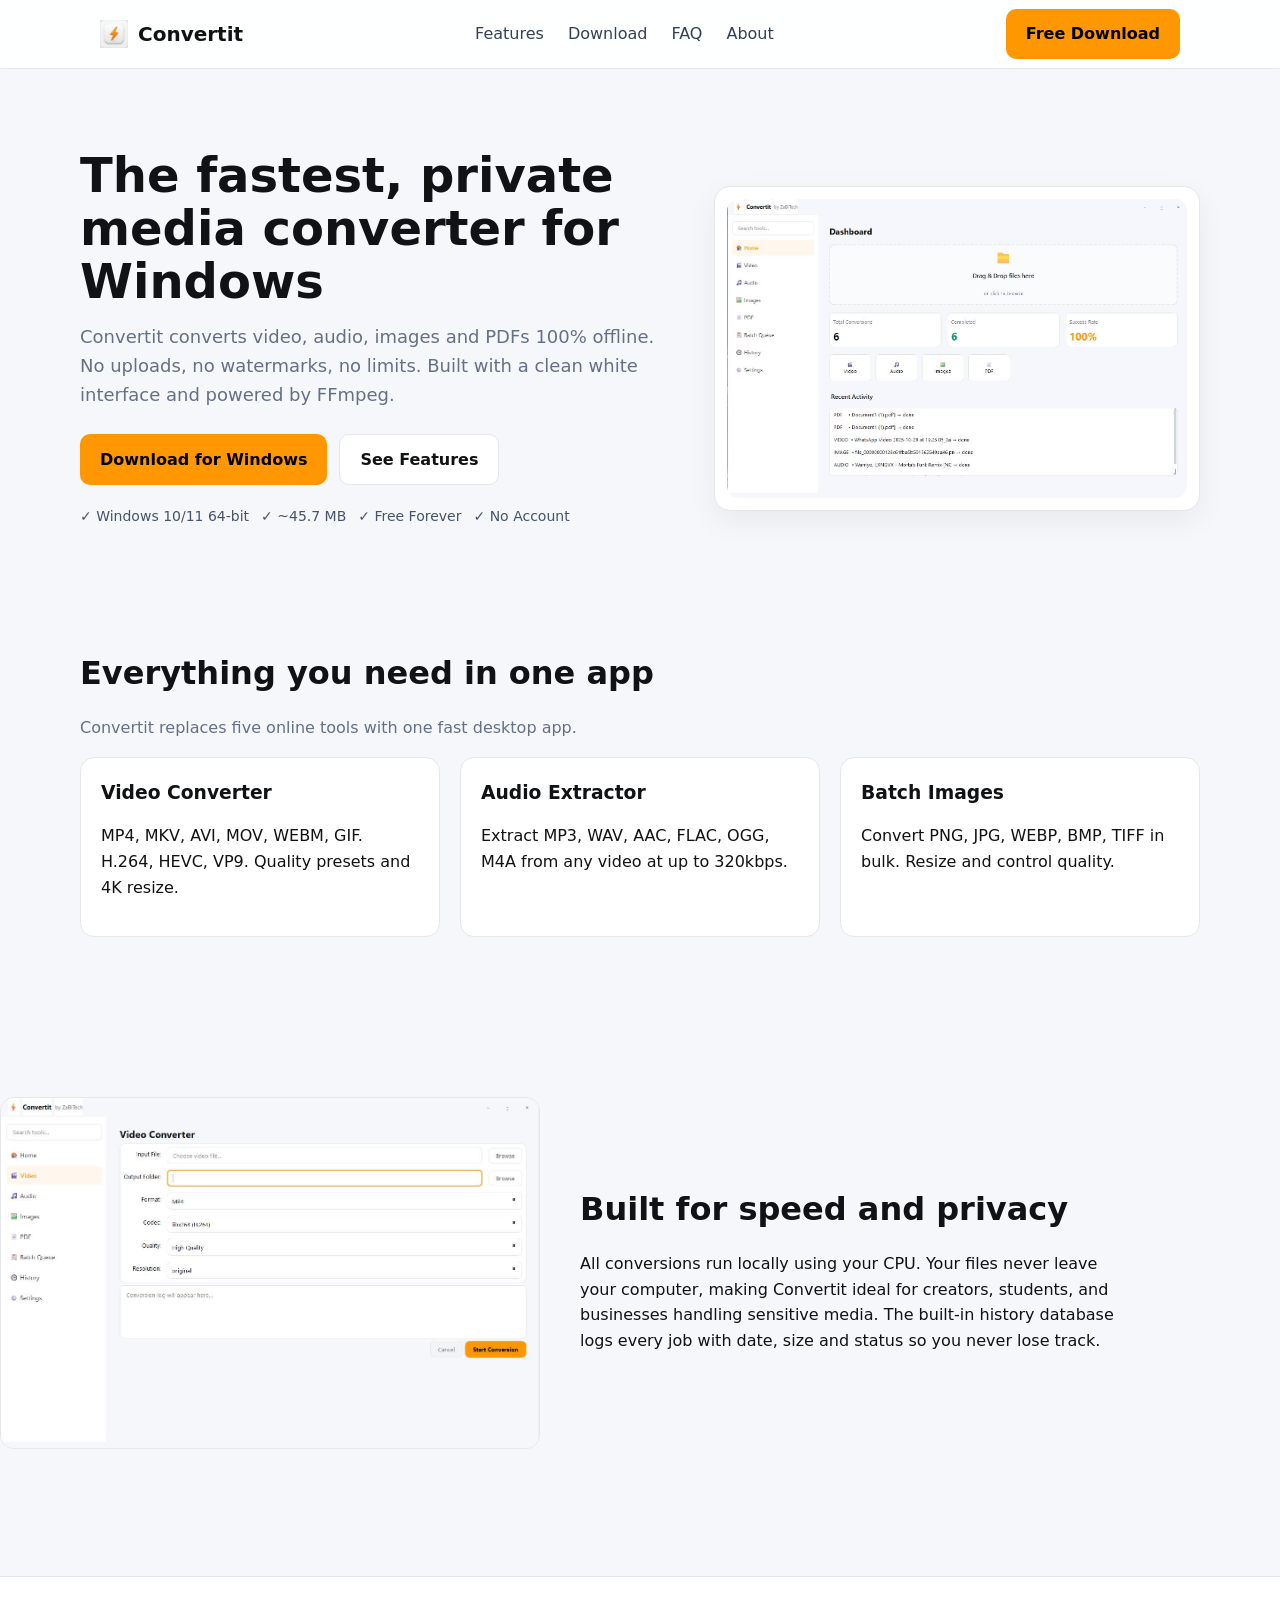
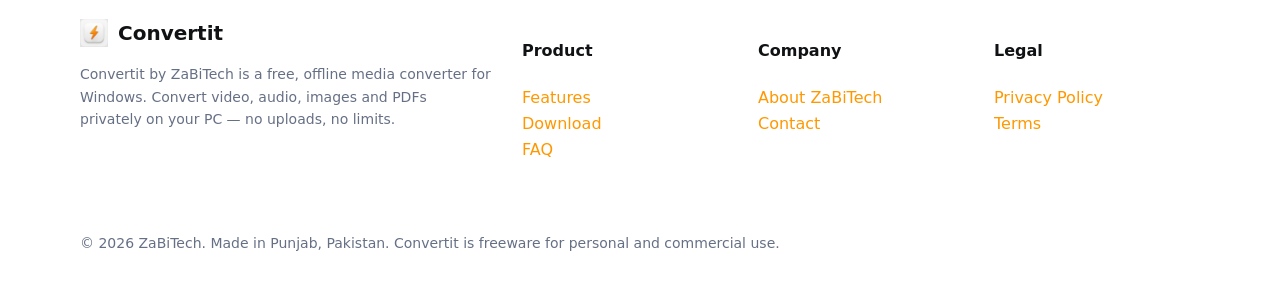
==== index.html @ b7dad428 "Add Convertit website v1.0 - ZaBiTech" ====
<!doctype html>
<html lang="en">
<head>
<meta charset="utf-8">
<title>Convertit – Free Offline Video, Audio, Image & PDF Converter for Windows</title>
<meta name="description" content="Download Convertit by ZaBiTech. Free, fast, offline converter for Windows 10/11. Convert MP4, MKV, MP3, WAV, PNG, JPG, PDF without uploading.">
<meta name="viewport" content="width=device-width,initial-scale=1">
<link rel="icon" href="favicon.ico">
<link rel="apple-touch-icon" href="assets/favicon.ico">
<link rel="canonical" href="https://convertit.zabitech.dev/">
<meta property="og:title" content="Convertit – Free Offline Video, Audio, Image & PDF Converter for Windows">
<meta property="og:description" content="Download Convertit by ZaBiTech. Free, fast, offline converter for Windows 10/11. Convert MP4, MKV, MP3, WAV, PNG, JPG, PDF without uploading.">
<meta property="og:type" content="website">
<meta property="og:image" content="assets/screenshot-dashboard.png">
<meta name="twitter:card" content="summary_large_image">
<link rel="stylesheet" href="assets/style.css">
<script type="application/ld+json">{
"@context":"https://schema.org",
"@type":"SoftwareApplication",
"name":"Convertit",
"operatingSystem":"Windows 10, Windows 11",
"applicationCategory":"MultimediaApplication",
"offers":{"@type":"Offer","price":"0","priceCurrency":"USD"},
"publisher":{"@type":"Organization","name":"ZaBiTech"},
"description":"Download Convertit by ZaBiTech. Free, fast, offline converter for Windows 10/11. Convert MP4, MKV, MP3, WAV, PNG, JPG, PDF without uploading.",
"downloadUrl":"https://github.com/zabitech/convertit/releases",
"screenshot":"https://convertit.zabitech.dev/assets/screenshot-dashboard.png"
}</script>
</head>
<body>
<header><div class="container nav">
  <a class="brand" href="index.html"><img src="assets/favicon.ico" alt="Convertit"> Convertit</a>
  <nav><ul>
    <li><a href="features.html" >Features</a></li>
    <li><a href="download.html" >Download</a></li>
    <li><a href="faq.html" >FAQ</a></li>
    <li><a href="about.html" >About</a></li>
  </ul></nav>
  <a class="btn" href="download.html">Free Download</a>
</div></header>

<section class="hero container">
  <div>
    <h1>The fastest, private media converter for Windows</h1>
    <p>Convertit converts video, audio, images and PDFs 100% offline. No uploads, no watermarks, no limits. Built with a clean white interface and powered by FFmpeg.</p>
    <div style="display:flex;gap:12px;flex-wrap:wrap">
      <a class="btn" href="download.html">Download for Windows</a>
      <a class="btn-ghost btn" href="features.html">See Features</a>
    </div>
    <div class="badges">
      <span>✓ Windows 10/11 64-bit</span><span>✓ ~45.7 MB</span><span>✓ Free Forever</span><span>✓ No Account</span>
    </div>
  </div>
  <div class="hero-card"><img src="assets/screenshot-dashboard.png" alt="Convertit Dashboard" loading="eager"></div>
</section>

<section class="section container">
  <h2>Everything you need in one app</h2>
  <p class="muted">Convertit replaces five online tools with one fast desktop app.</p>
  <div class="grid-3">
    <div class="card"><h3>Video Converter</h3><p>MP4, MKV, AVI, MOV, WEBM, GIF. H.264, HEVC, VP9. Quality presets and 4K resize.</p></div>
    <div class="card"><h3>Audio Extractor</h3><p>Extract MP3, WAV, AAC, FLAC, OGG, M4A from any video at up to 320kbps.</p></div>
    <div class="card"><h3>Batch Images</h3><p>Convert PNG, JPG, WEBP, BMP, TIFF in bulk. Resize and control quality.</p></div>
  </div>
</section>

<section class="section container feature">
  <div><img src="assets/screenshot-video.png" alt="Video Converter" loading="lazy"></div>
  <div><h2>Built for speed and privacy</h2><p>All conversions run locally using your CPU. Your files never leave your computer, making Convertit ideal for creators, students, and businesses handling sensitive media. The built-in history database logs every job with date, size and status so you never lose track.</p></div>
</section>

<footer><div class="container footer-grid">
  <div><div class="brand"><img src="assets/favicon.ico" alt=""> Convertit</div>
  <p class="small">Convertit by ZaBiTech is a free, offline media converter for Windows. Convert video, audio, images and PDFs privately on your PC — no uploads, no limits.</p></div>
  <div><h4>Product</h4><p><a href="features.html">Features</a><br><a href="download.html">Download</a><br><a href="faq.html">FAQ</a></p></div>
  <div><h4>Company</h4><p><a href="about.html">About ZaBiTech</a><br><a href="contact.html">Contact</a></p></div>
  <div><h4>Legal</h4><p><a href="privacy.html">Privacy Policy</a><br><a href="terms.html">Terms</a></p></div>
</div><div class="container" style="padding:0 0 30px"><p class="small">© 2026 ZaBiTech. Made in Punjab, Pakistan. Convertit is freeware for personal and commercial use.</p></div></footer>
</body></html>
---- assets/style.css ----
:root{--orange:#FF9800;--dark:#101214;--muted:#667085;--bg:#F5F7FA;--card:#fff;--border:#E5E7EB}
*{box-sizing:border-box}html{scroll-behavior:smooth}body{margin:0;font-family:Inter,system-ui,-apple-system,Segoe UI,Roboto,Arial,sans-serif;background:var(--bg);color:var(--dark);line-height:1.6}
a{color:var(--orange);text-decoration:none}a:hover{text-decoration:underline}
.container{max-width:1120px;margin:0 auto;padding:0 20px}
header{position:sticky;top:0;background:rgba(255,255,255,.9);backdrop-filter:saturate(180%) blur(10px);border-bottom:1px solid var(--border);z-index:50}
.nav{display:flex;align-items:center;justify-content:space-between;height:68px}
.brand{display:flex;align-items:center;gap:10px;font-weight:700;font-size:20px;color:var(--dark)}
.brand img{width:28px;height:28px}
nav ul{display:flex;gap:24px;list-style:none;margin:0;padding:0}
nav li a{color:#344054;font-weight:500}nav li a.active,nav li a:hover{color:var(--orange)}
.btn{display:inline-flex;align-items:center;gap:8px;background:var(--orange);color:#000;font-weight:600;padding:12px 20px;border-radius:10px;border:0;cursor:pointer;transition:.2s}
.btn:hover{transform:translateY(-1px);box-shadow:0 6px 20px rgba(255,152,0,.3)}
.btn-ghost{background:#fff;border:1px solid var(--border);color:#101214}
.hero{padding:80px 0 40px;display:grid;grid-template-columns:1.1fr .9fr;gap:40px;align-items:center}
.hero h1{font-size:48px;line-height:1.1;margin:0 0 16px}
.hero p{font-size:18px;color:var(--muted);margin:0 0 24px}
.hero-card{background:var(--card);border:1px solid var(--border);border-radius:16px;padding:12px;box-shadow:0 10px 30px rgba(16,18,20,.06)}
.hero-card img{width:100%;border-radius:12px;display:block}
.badges{display:flex;gap:12px;flex-wrap:wrap;margin:20px 0;color:#475467;font-size:14px}
.grid-3{display:grid;grid-template-columns:repeat(3,1fr);gap:20px}
.card{background:var(--card);border:1px solid var(--border);border-radius:14px;padding:20px}
.card h3{margin:0 0 8px}
.section{padding:60px 0}
.section h2{font-size:32px;margin:0 0 12px}
.muted{color:var(--muted)}
.feature{display:grid;grid-template-columns:1fr 1fr;gap:40px;align-items:center;margin:40px 0}
.feature img{width:100%;border-radius:14px;border:1px solid var(--border);background:#fff}
footer{border-top:1px solid var(--border);background:#fff;margin-top:60px}
.footer-grid{display:grid;grid-template-columns:2fr 1fr 1fr 1fr;gap:30px;padding:40px 0}
.small{font-size:14px;color:#667085}
code,kbd{background:#F2F4F7;padding:2px 6px;border-radius:6px;font-size:13px}
.faq details{background:#fff;border:1px solid var(--border);border-radius:12px;padding:16px;margin:10px 0}
.faq summary{cursor:pointer;font-weight:600}
table{width:100%;border-collapse:collapse}th,td{padding:10px;border-bottom:1px solid var(--border);text-align:left}
@media(max-width:900px){.hero{grid-template-columns:1fr}.grid-3{grid-template-columns:1fr}.feature{grid-template-columns:1fr}.footer-grid{grid-template-columns:1fr 1fr}nav ul{display:none}}
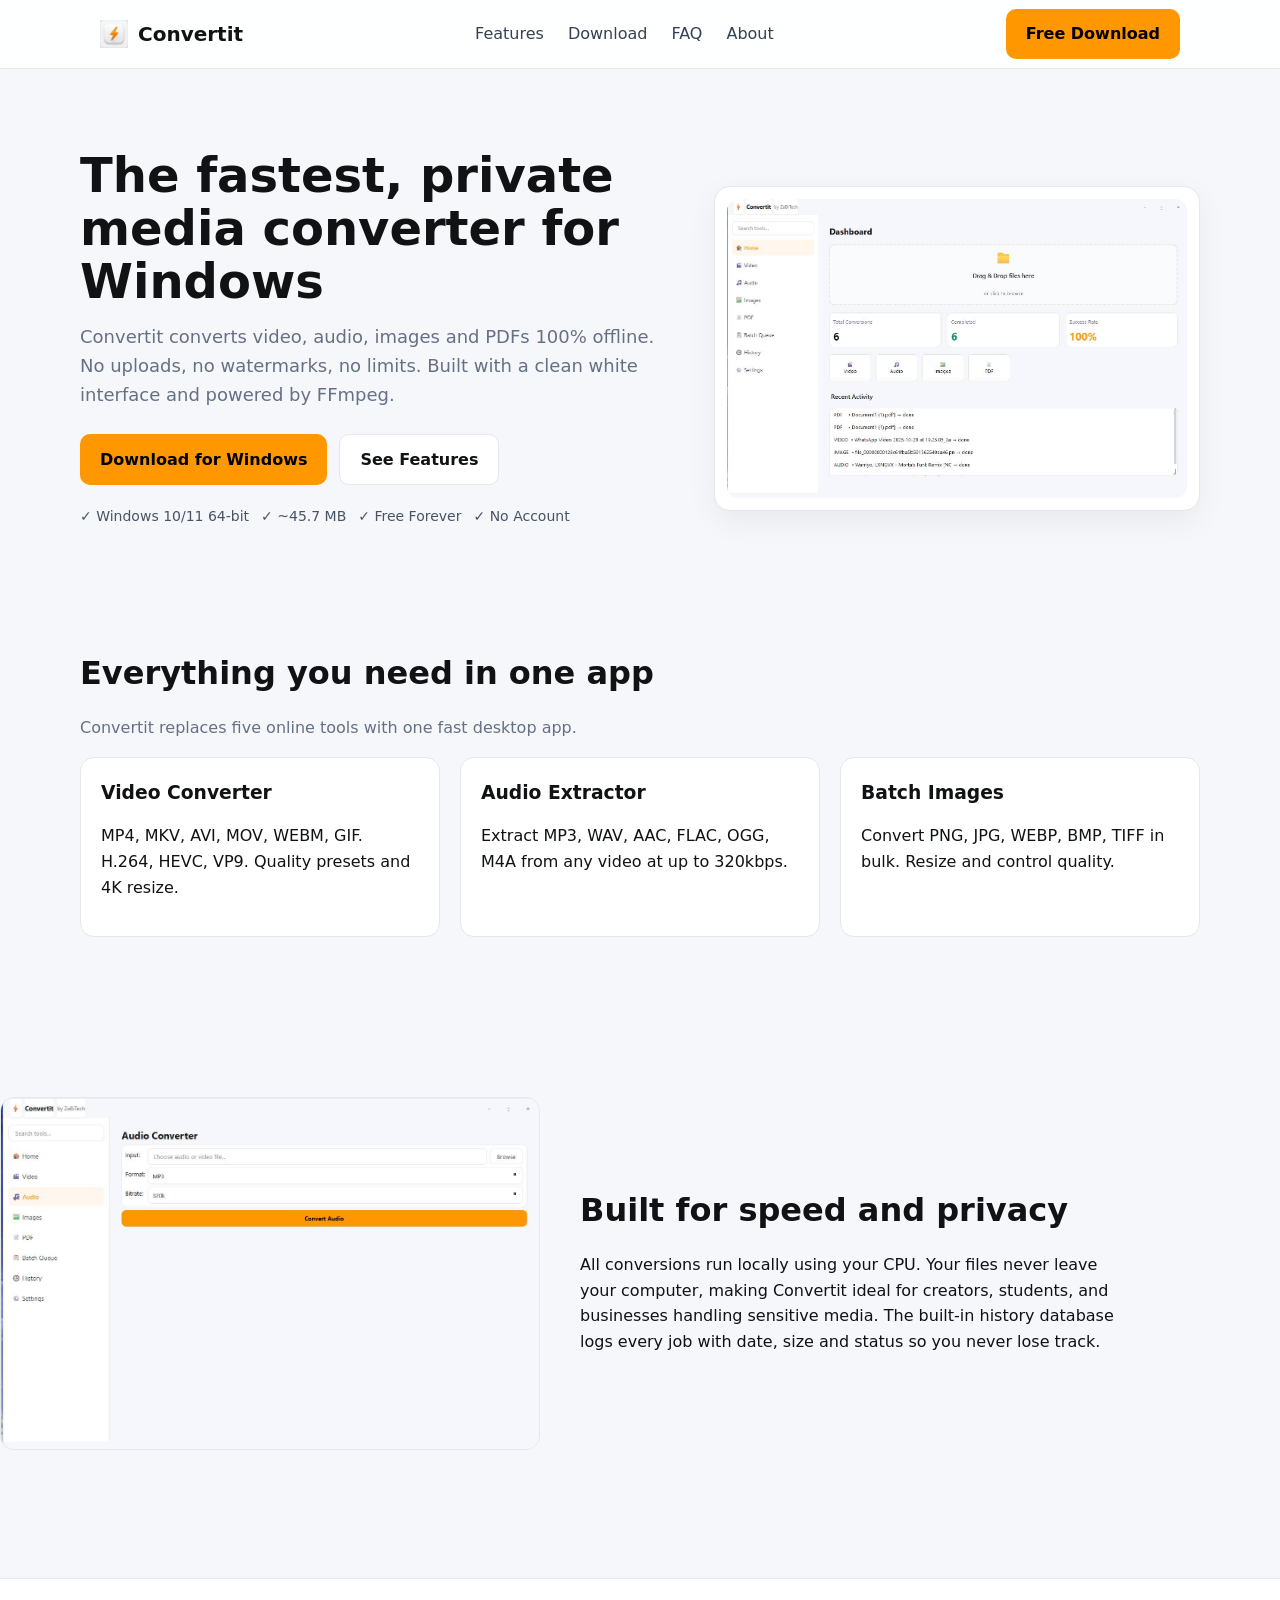
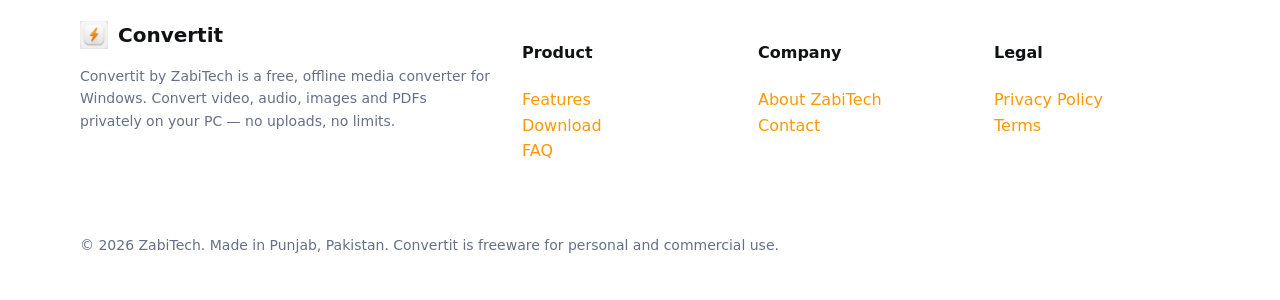
==== commit 120071ed: "Overwrite repo with ZabiTech Convertit website" ====
--- a/index.html
+++ b/index.html
@@ -3,13 +3,13 @@
 <head>
 <meta charset="utf-8">
 <title>Convertit – Free Offline Video, Audio, Image & PDF Converter for Windows</title>
-<meta name="description" content="Download Convertit by ZaBiTech. Free, fast, offline converter for Windows 10/11. Convert MP4, MKV, MP3, WAV, PNG, JPG, PDF without uploading.">
+<meta name="description" content="Download Convertit by ZabiTech. Free, fast, offline converter for Windows 10/11. Convert MP4, MKV, MP3, WAV, PNG, JPG, PDF without uploading.">
 <meta name="viewport" content="width=device-width,initial-scale=1">
 <link rel="icon" href="favicon.ico">
 <link rel="apple-touch-icon" href="assets/favicon.ico">
 <link rel="canonical" href="https://convertit.zabitech.dev/">
 <meta property="og:title" content="Convertit – Free Offline Video, Audio, Image & PDF Converter for Windows">
-<meta property="og:description" content="Download Convertit by ZaBiTech. Free, fast, offline converter for Windows 10/11. Convert MP4, MKV, MP3, WAV, PNG, JPG, PDF without uploading.">
+<meta property="og:description" content="Download Convertit by ZabiTech. Free, fast, offline converter for Windows 10/11. Convert MP4, MKV, MP3, WAV, PNG, JPG, PDF without uploading.">
 <meta property="og:type" content="website">
 <meta property="og:image" content="assets/screenshot-dashboard.png">
 <meta name="twitter:card" content="summary_large_image">
@@ -21,9 +21,9 @@
 "operatingSystem":"Windows 10, Windows 11",
 "applicationCategory":"MultimediaApplication",
 "offers":{"@type":"Offer","price":"0","priceCurrency":"USD"},
-"publisher":{"@type":"Organization","name":"ZaBiTech"},
-"description":"Download Convertit by ZaBiTech. Free, fast, offline converter for Windows 10/11. Convert MP4, MKV, MP3, WAV, PNG, JPG, PDF without uploading.",
-"downloadUrl":"https://github.com/zabitech/convertit/releases",
+"publisher":{"@type":"Organization","name":"ZabiTech"},
+"description":"Download Convertit by ZabiTech. Free, fast, offline converter for Windows 10/11. Convert MP4, MKV, MP3, WAV, PNG, JPG, PDF without uploading.",
+"downloadUrl":"https://github.com/Zabi178/convertit/releases/download/v1.0.0/Convertit-Setup.exe",
 "screenshot":"https://convertit.zabitech.dev/assets/screenshot-dashboard.png"
 }</script>
 </head>
@@ -71,9 +71,9 @@
 
 <footer><div class="container footer-grid">
   <div><div class="brand"><img src="assets/favicon.ico" alt=""> Convertit</div>
-  <p class="small">Convertit by ZaBiTech is a free, offline media converter for Windows. Convert video, audio, images and PDFs privately on your PC — no uploads, no limits.</p></div>
+  <p class="small">Convertit by ZabiTech is a free, offline media converter for Windows. Convert video, audio, images and PDFs privately on your PC — no uploads, no limits.</p></div>
   <div><h4>Product</h4><p><a href="features.html">Features</a><br><a href="download.html">Download</a><br><a href="faq.html">FAQ</a></p></div>
-  <div><h4>Company</h4><p><a href="about.html">About ZaBiTech</a><br><a href="contact.html">Contact</a></p></div>
+  <div><h4>Company</h4><p><a href="about.html">About ZabiTech</a><br><a href="contact.html">Contact</a></p></div>
   <div><h4>Legal</h4><p><a href="privacy.html">Privacy Policy</a><br><a href="terms.html">Terms</a></p></div>
-</div><div class="container" style="padding:0 0 30px"><p class="small">© 2026 ZaBiTech. Made in Punjab, Pakistan. Convertit is freeware for personal and commercial use.</p></div></footer>
+</div><div class="container" style="padding:0 0 30px"><p class="small">© 2026 ZabiTech. Made in Punjab, Pakistan. Convertit is freeware for personal and commercial use.</p></div></footer>
 </body></html>
